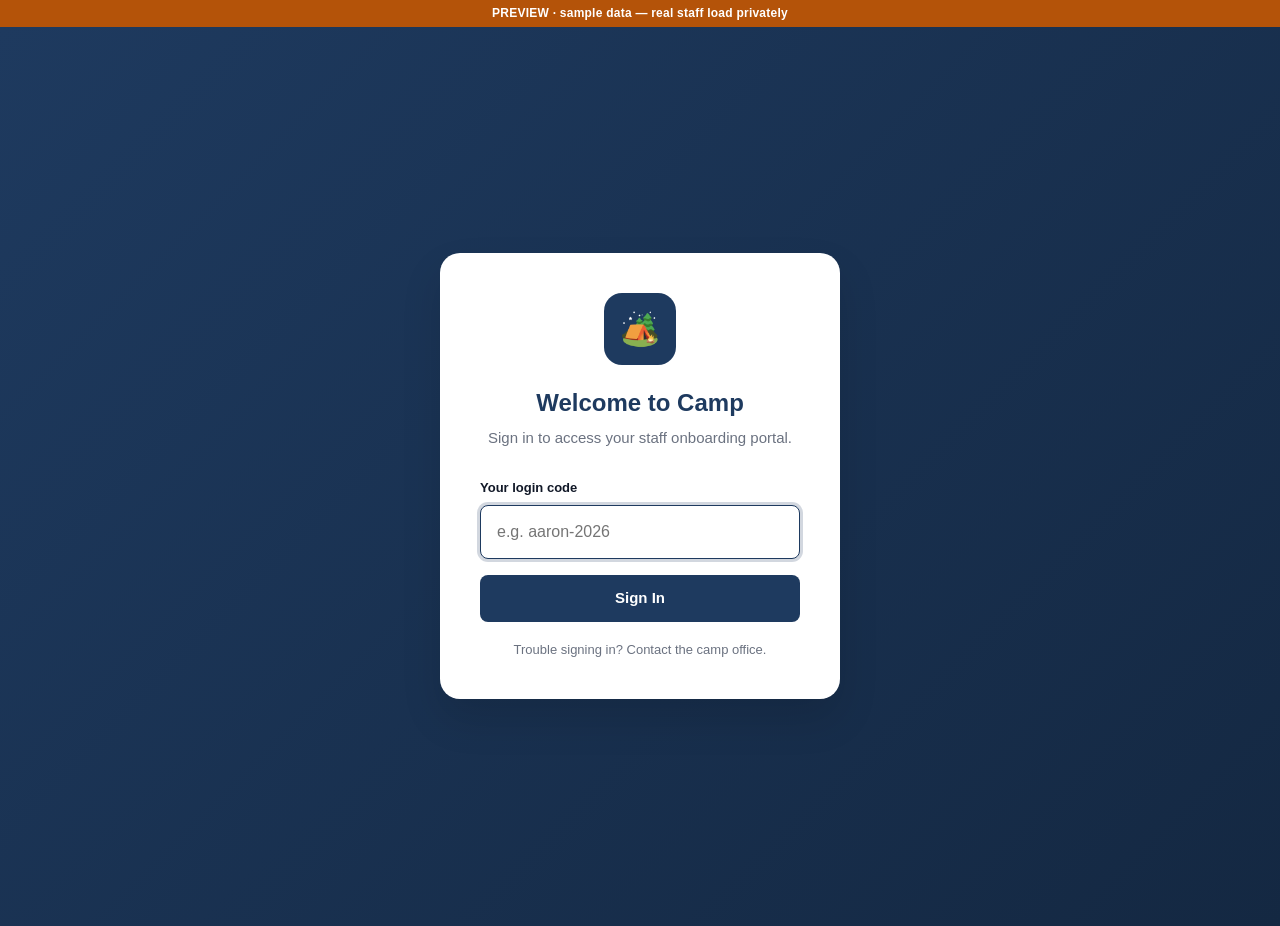
==== index.html @ 88433c54 "CGI staff onboarding portal — public preview (sample data) Static SPA: personalized per-staff onboar" ====
<!DOCTYPE html>
<html lang="en">
<head>
  <meta charset="UTF-8">
  <meta name="viewport" content="width=device-width, initial-scale=1, viewport-fit=cover">
  <meta name="apple-mobile-web-app-capable" content="yes">
  <meta name="apple-mobile-web-app-status-bar-style" content="black-translucent">
  <meta name="theme-color" content="#1e3a5f">
  <meta name="robots" content="noindex, nofollow">
  <title>CGI Morristown — Staff Portal</title>
  <link rel="stylesheet" href="styles.css">
</head>
<body>

<!-- ============================================================
     STICKY HEADER — always visible when authenticated.
     Logo on left is clickable → home. Nav links have labels, not just icons.
     ============================================================ -->
<header class="site-header hidden" id="siteHeader">
  <div class="inner">
    <!-- Clickable logo returns to home -->
    <a href="#/home" class="logo-link" id="logoLink">
      <div class="logo-badge">🏕️</div>
      <div class="logo-text">
        <div class="logo-brand">CGI Morristown</div>
        <div class="logo-sub" id="logoSub">Staff Portal</div>
      </div>
    </a>
    <nav class="header-nav">
      <a href="#/home" class="nav-item" id="navHome">
        <span class="nav-icon">🏠</span>
        <span class="nav-label">Home</span>
      </a>
      <a href="#" class="nav-item" id="navLogout">
        <span class="nav-icon">↩</span>
        <span class="nav-label">Sign out</span>
      </a>
    </nav>
  </div>
</header>

<!-- View-as banner (shown when admin is previewing a staff dashboard) -->
<div class="view-as-banner hidden" id="viewAsBanner">
  <div class="inner">
    <span>👁️ Viewing as <strong id="viewAsName">—</strong></span>
    <a href="#/admin" class="btn-tiny">← Back to Admin</a>
  </div>
</div>

<!-- Progress bar (staff dashboard only) -->
<div class="progress-under-header hidden" id="progressBar">
  <div class="inner">
    <div class="label">
      <span id="progressLabel">Your progress</span>
      <span id="progressCount">0 of 0</span>
    </div>
    <div class="progress-track">
      <div class="progress-fill" id="progressFill" style="width: 0%"></div>
    </div>
  </div>
</div>

<!-- ============================================================
     MAIN
     ============================================================ -->
<main id="mainContent">

  <!-- LOGIN VIEW -->
  <section id="viewLogin" class="login-wrap">
    <div class="login-card">
      <div class="login-logo">🏕️</div>
      <h1>Welcome to Camp</h1>
      <p class="subtitle">Sign in to access your staff onboarding portal.</p>

      <form id="loginForm">
        <label for="loginCode">Your login code</label>
        <input
          type="text"
          id="loginCode"
          placeholder="e.g. aaron-2026"
          autocomplete="off"
          autocapitalize="off"
          autocorrect="off"
          spellcheck="false"
          autofocus
        />
        <button type="submit" class="btn btn-primary btn-full">Sign In</button>
      </form>

      <p class="login-foot">Trouble signing in? Contact the camp office.</p>
    </div>
  </section>

  <!-- DASHBOARD VIEW (rendered by app.js) -->
  <section id="viewDashboard" class="container hidden"></section>

  <!-- MODULE VIEW (rendered by app.js) -->
  <section id="viewModule" class="container hidden"></section>

  <!-- ADMIN VIEW (rendered by app.js) -->
  <section id="viewAdmin" class="container hidden"></section>

</main>

<!-- Toast container for non-blocking notifications -->
<div class="toast-container" id="toastContainer" aria-live="polite"></div>

<script src="config.js"></script>
<script src="data.js"></script>
<script src="data-live.js"></script>
<script src="app.js"></script>
</body>
</html>
---- styles.css ----
/* =============================================================================
   CGI Staff Onboarding Portal — styles (v2)
   Mobile-first. Clickable logo. Breadcrumbs. Toasts. Better focus states.
   ============================================================================= */

* { box-sizing: border-box; margin: 0; padding: 0; }

:root {
  --navy: #1e3a5f;
  --navy-dark: #142842;
  --navy-light: #2d4f7a;
  --accent: #f59e0b;
  --accent-dark: #d97706;
  --accent-light: #fbbf24;
  --green: #059669;
  --green-light: #d1fae5;
  --red: #dc2626;
  --blue: #2563eb;
  --blue-light: #dbeafe;
  --purple: #7c3aed;

  --bg: #f5f7fa;
  --card: #ffffff;
  --card-hover: #fafbfc;

  --text: #111827;
  --text-muted: #6b7280;
  --text-light: #9ca3af;

  --border: #e5e7eb;
  --border-dark: #d1d5db;

  --radius: 14px;
  --radius-sm: 8px;
  --radius-lg: 20px;

  --shadow-sm: 0 1px 2px rgba(0, 0, 0, 0.04);
  --shadow: 0 2px 8px rgba(0, 0, 0, 0.06);
  --shadow-lg: 0 8px 24px rgba(0, 0, 0, 0.08);
  --shadow-xl: 0 20px 40px rgba(0, 0, 0, 0.12);

  --focus-ring: 0 0 0 3px rgba(30, 58, 95, 0.2);
}

html, body {
  font-family: -apple-system, BlinkMacSystemFont, "Segoe UI", "Helvetica Neue", sans-serif;
  background: var(--bg);
  color: var(--text);
  line-height: 1.5;
  min-height: 100vh;
  -webkit-font-smoothing: antialiased;
  -webkit-tap-highlight-color: transparent;
}

button, input, select, textarea { font: inherit; color: inherit; }
a { color: var(--navy); }

/* Universal focus ring for accessibility */
:focus-visible {
  outline: none;
  box-shadow: var(--focus-ring);
  border-radius: var(--radius-sm);
}

/* =============================================================================
   LAYOUT
   ============================================================================= */
.container { max-width: 720px; margin: 0 auto; padding: 16px; }

/* =============================================================================
   HEADER — with clickable logo + text-labeled nav
   ============================================================================= */
header.site-header {
  background: var(--navy);
  color: white;
  padding: 12px 16px;
  position: sticky; top: 0; z-index: 100;
  box-shadow: var(--shadow);
}
header.site-header .inner {
  max-width: 720px; margin: 0 auto;
  display: flex; align-items: center; justify-content: space-between;
  gap: 12px;
}

/* Clickable logo (primary way back to home) */
.logo-link {
  display: flex; align-items: center; gap: 10px;
  color: white; text-decoration: none;
  padding: 6px; margin: -6px;
  border-radius: var(--radius-sm);
  transition: background 0.15s;
  min-width: 0; flex: 1;
}
.logo-link:hover { background: rgba(255,255,255,0.08); }
.logo-link:active { background: rgba(255,255,255,0.15); }

.logo-badge {
  width: 36px; height: 36px; border-radius: 10px;
  background: var(--accent);
  display: flex; align-items: center; justify-content: center;
  font-size: 18px; flex-shrink: 0;
}
.logo-text { min-width: 0; }
.logo-brand {
  font-size: 14px; font-weight: 700;
  white-space: nowrap; overflow: hidden; text-overflow: ellipsis;
}
.logo-sub { font-size: 11px; opacity: 0.75; font-weight: 500; }

/* Header nav */
.header-nav { display: flex; gap: 4px; flex-shrink: 0; }
.nav-item {
  display: flex; flex-direction: column; align-items: center; gap: 2px;
  padding: 8px 10px;
  color: white; text-decoration: none;
  font-size: 11px; font-weight: 600;
  border-radius: var(--radius-sm);
  transition: background 0.15s;
  min-width: 52px;
}
.nav-item:hover { background: rgba(255,255,255,0.08); }
.nav-item:active { background: rgba(255,255,255,0.15); }
.nav-item .nav-icon { font-size: 18px; line-height: 1; }
.nav-item .nav-label { opacity: 0.9; }

/* View-as banner */
.view-as-banner {
  background: var(--purple); color: white;
  padding: 10px 16px; font-size: 13px;
  position: sticky; top: 62px; z-index: 90;
}
.view-as-banner .inner {
  max-width: 720px; margin: 0 auto;
  display: flex; justify-content: space-between; align-items: center; gap: 12px;
}
.btn-tiny {
  background: rgba(255,255,255,0.2); color: white;
  padding: 4px 10px; border-radius: 6px;
  font-size: 12px; font-weight: 600;
  text-decoration: none;
  transition: background 0.15s;
}
.btn-tiny:hover { background: rgba(255,255,255,0.3); }

/* Progress bar under header */
.progress-under-header {
  background: var(--navy-dark);
  padding: 10px 16px 12px;
  color: white;
  position: sticky; top: 62px; z-index: 90;
}
.progress-under-header .inner { max-width: 720px; margin: 0 auto; }
.progress-under-header .label {
  display: flex; justify-content: space-between; font-size: 13px;
  margin-bottom: 6px; opacity: 0.9;
}
.progress-track {
  background: rgba(255,255,255,0.15);
  height: 8px; border-radius: 4px; overflow: hidden;
}
.progress-fill {
  height: 100%; background: var(--accent);
  border-radius: 4px; transition: width 0.4s ease;
}

/* =============================================================================
   BUTTONS
   ============================================================================= */
.btn {
  display: inline-flex; align-items: center; justify-content: center; gap: 8px;
  padding: 12px 20px;
  border: none; border-radius: var(--radius-sm);
  font-size: 15px; font-weight: 600;
  cursor: pointer; text-decoration: none;
  transition: all 0.15s ease;
  min-height: 44px;
  -webkit-appearance: none;
}
.btn:active { transform: translateY(1px); }
.btn-primary { background: var(--navy); color: white; }
.btn-primary:hover { background: var(--navy-dark); }
.btn-primary:disabled { background: var(--text-light); cursor: not-allowed; }
.btn-accent { background: var(--accent); color: white; }
.btn-accent:hover { background: var(--accent-dark); }
.btn-ghost { background: transparent; color: var(--navy); border: 1.5px solid var(--border); }
.btn-ghost:hover { background: #f9fafb; border-color: var(--navy); }
.btn-full { width: 100%; }
.btn-sm { padding: 8px 14px; font-size: 13px; min-height: 36px; }

/* =============================================================================
   BREADCRUMBS (module view)
   ============================================================================= */
.breadcrumbs {
  display: flex; align-items: center; gap: 6px;
  font-size: 13px; margin-bottom: 12px;
  color: var(--text-muted);
  flex-wrap: wrap;
}
.breadcrumbs a {
  color: var(--navy); text-decoration: none;
  padding: 4px 8px; margin: -4px -8px;
  border-radius: 4px; font-weight: 600;
}
.breadcrumbs a:hover { background: #f3f4f6; }
.breadcrumbs .separator { color: var(--text-light); }
.breadcrumbs .current {
  color: var(--text); font-weight: 500;
  white-space: nowrap; overflow: hidden; text-overflow: ellipsis; max-width: 200px;
}

/* =============================================================================
   TOAST NOTIFICATIONS
   ============================================================================= */
.toast-container {
  position: fixed; bottom: 20px; left: 20px; right: 20px;
  z-index: 1000; pointer-events: none;
  display: flex; flex-direction: column; gap: 8px; align-items: center;
}
.toast {
  background: var(--navy-dark); color: white;
  padding: 14px 18px; border-radius: var(--radius-sm);
  font-size: 14px; font-weight: 500;
  box-shadow: var(--shadow-lg);
  pointer-events: auto;
  max-width: 400px; width: 100%;
  display: flex; align-items: center; gap: 10px;
  animation: toast-in 0.3s ease, toast-out 0.3s ease 2.7s forwards;
}
.toast.success { background: var(--green); }
.toast.error { background: var(--red); }
.toast.info { background: var(--navy); }
.toast-icon { font-size: 18px; flex-shrink: 0; }
@keyframes toast-in {
  from { transform: translateY(20px); opacity: 0; }
  to { transform: translateY(0); opacity: 1; }
}
@keyframes toast-out {
  to { transform: translateY(20px); opacity: 0; }
}

/* =============================================================================
   LOGIN VIEW
   ============================================================================= */
.login-wrap {
  min-height: 100vh;
  display: flex; align-items: center; justify-content: center;
  padding: 20px;
  background: linear-gradient(135deg, var(--navy) 0%, var(--navy-dark) 100%);
}
.login-card {
  background: var(--card);
  padding: 32px 24px;
  border-radius: var(--radius-lg);
  box-shadow: var(--shadow-xl);
  width: 100%; max-width: 400px;
}
.login-logo {
  width: 72px; height: 72px; border-radius: 18px;
  background: var(--navy);
  display: flex; align-items: center; justify-content: center;
  margin: 0 auto 20px;
  font-size: 32px;
}
.login-card h1 {
  font-size: 24px; text-align: center;
  margin-bottom: 6px; color: var(--navy);
}
.login-card .subtitle {
  color: var(--text-muted); font-size: 15px; text-align: center;
  margin-bottom: 28px;
}
.login-card label {
  display: block; font-size: 13px; font-weight: 600;
  margin-bottom: 8px; color: var(--text);
}
.login-card input {
  width: 100%; padding: 14px 16px;
  border: 1.5px solid var(--border); border-radius: var(--radius-sm);
  font-size: 16px;
  margin-bottom: 16px;
  -webkit-appearance: none;
}
.login-card input:focus {
  outline: none; border-color: var(--navy);
  box-shadow: var(--focus-ring);
}
.login-hint {
  margin-top: 20px; padding: 14px;
  background: #f9fafb; border-radius: var(--radius-sm);
  font-size: 12px; color: var(--text-muted); line-height: 1.6;
}
.login-hint strong { color: var(--text); }
.login-hint code {
  background: white; padding: 2px 6px; border-radius: 4px;
  font-size: 11px; color: var(--navy); font-weight: 600;
  display: inline-block; margin: 2px 2px;
  border: 1px solid var(--border);
}

/* =============================================================================
   DASHBOARD
   ============================================================================= */
.welcome-banner {
  background: linear-gradient(135deg, var(--accent) 0%, var(--accent-dark) 100%);
  color: white; padding: 20px;
  border-radius: var(--radius);
  margin-bottom: 20px;
}
.welcome-banner h2 { font-size: 18px; margin-bottom: 4px; }
.welcome-banner p { font-size: 14px; opacity: 0.95; }

.next-up-section { margin-bottom: 28px; }
.next-up-label {
  display: flex; align-items: center; gap: 8px;
  font-size: 14px; font-weight: 700;
  color: var(--navy); margin-bottom: 12px;
  text-transform: uppercase; letter-spacing: 0.05em;
}
.next-up-label::before {
  content: "→"; font-size: 18px; color: var(--accent);
}
.next-up-card {
  background: var(--card);
  border: 2px solid var(--accent);
  border-radius: var(--radius);
  padding: 20px;
  box-shadow: var(--shadow);
  cursor: pointer;
  transition: all 0.2s ease;
  display: block; text-decoration: none; color: inherit;
}
.next-up-card:active { transform: scale(0.98); }
.next-up-card:hover { box-shadow: var(--shadow-lg); }
.next-up-card h3 { font-size: 18px; color: var(--navy); margin-bottom: 6px; }
.next-up-card .meta { font-size: 13px; color: var(--text-muted); margin-bottom: 14px; }
.next-up-card .cta {
  display: inline-flex; align-items: center; gap: 6px;
  color: var(--accent-dark); font-weight: 600; font-size: 14px;
}

.section-title {
  font-size: 13px; text-transform: uppercase; letter-spacing: 0.05em;
  color: var(--text-muted); font-weight: 700;
  margin: 24px 0 12px 4px;
}
.training-grid { display: grid; gap: 10px; }

.training-card {
  background: var(--card);
  padding: 16px;
  border-radius: var(--radius);
  border: 1px solid var(--border);
  display: flex; align-items: center; gap: 14px;
  cursor: pointer;
  transition: all 0.15s ease;
  min-height: 64px;
  text-decoration: none; color: inherit;
}
.training-card:hover { background: var(--card-hover); border-color: var(--border-dark); }
.training-card:active { transform: scale(0.98); }
.training-card.done { opacity: 0.7; }
.training-card.done h3 { text-decoration: line-through; text-decoration-color: var(--text-light); }

.status-icon {
  width: 32px; height: 32px; border-radius: 50%; flex-shrink: 0;
  display: flex; align-items: center; justify-content: center;
  font-size: 16px; font-weight: 700;
}
.status-icon.todo { background: #f3f4f6; color: var(--text-muted); }
.status-icon.done { background: var(--green-light); color: var(--green); }
.status-icon.optional { background: #fef3c7; color: var(--accent-dark); }

/* IdentoGO code chips */
.code-chip {
  font-family: "SF Mono", Monaco, monospace;
  font-size: 20px; font-weight: 700; color: var(--navy);
  background: white; padding: 8px 14px; border-radius: 6px;
  display: inline-block; border: 1px solid #bfdbfe; margin-top: 4px;
  letter-spacing: 1px; user-select: all;
}

/* Phone-friendly upload control */
.upload-drop {
  display: flex; flex-direction: column; align-items: center; justify-content: center;
  gap: 4px; padding: 32px 20px;
  border: 2px dashed var(--border-dark); border-radius: var(--radius);
  background: #fafbfc; cursor: pointer; text-align: center;
  transition: all 0.15s ease;
}
.upload-drop:hover, .upload-drop:active { border-color: var(--navy); background: #f0f4f8; }
.upload-drop .upload-icon { font-size: 40px; }
.upload-drop .upload-text { font-size: 16px; font-weight: 600; color: var(--navy); }
.upload-drop .upload-sub { font-size: 12px; color: var(--text-muted); }

.training-card .body { flex: 1; min-width: 0; }
.training-card h3 {
  font-size: 15px; color: var(--text); font-weight: 600;
  line-height: 1.3; margin-bottom: 4px;
}
.training-card .meta { font-size: 12px; color: var(--text-muted); }
.training-card .meta span + span::before { content: " · "; margin: 0 2px; }
.training-card .chevron {
  color: var(--text-light); font-size: 22px; flex-shrink: 0;
  line-height: 1;
}

/* =============================================================================
   MODULE VIEW
   ============================================================================= */
.module-header {
  background: var(--card); padding: 20px;
  border-radius: var(--radius); margin-bottom: 16px;
  border: 1px solid var(--border);
}
.module-header h1 {
  font-size: 22px; color: var(--navy);
  margin-bottom: 10px; line-height: 1.25;
}
.module-header .description {
  color: var(--text); margin-top: 14px; font-size: 15px;
}
.module-header .meta {
  display: flex; gap: 16px; flex-wrap: wrap;
  font-size: 13px; color: var(--text-muted);
}
.module-header .meta span { display: inline-flex; align-items: center; gap: 4px; }

.video-placeholder {
  background: linear-gradient(135deg, #1f2937 0%, #111827 100%);
  color: white;
  aspect-ratio: 16/9; border-radius: var(--radius);
  display: flex; align-items: center; justify-content: center;
  margin-bottom: 16px; text-align: center; padding: 20px;
  position: relative; overflow: hidden;
}
.video-placeholder::before {
  content: ""; position: absolute; inset: 0;
  background: radial-gradient(circle at center, rgba(245, 158, 11, 0.15) 0%, transparent 60%);
}
.video-placeholder .content { position: relative; z-index: 1; }
.video-placeholder .play-icon {
  width: 64px; height: 64px; border-radius: 50%;
  background: var(--accent); color: white;
  display: flex; align-items: center; justify-content: center;
  margin: 0 auto 12px; font-size: 28px;
}
.video-placeholder strong { display: block; font-size: 16px; margin-bottom: 6px; }
.video-placeholder .note { font-size: 12px; opacity: 0.7; max-width: 320px; margin: 8px auto 0; }

.external-card {
  background: #fffbeb;
  border: 1px solid #fde68a;
  padding: 18px; border-radius: var(--radius); margin-bottom: 16px;
}
.external-card h4 { color: #92400e; margin-bottom: 8px; font-size: 15px; }
.external-card p { color: #78350f; font-size: 14px; margin-bottom: 12px; line-height: 1.5; }
.access-codes {
  background: white;
  padding: 12px 14px; border-radius: var(--radius-sm);
  margin: 12px 0;
  font-family: "SF Mono", Monaco, monospace; font-size: 13px;
  border: 1px solid #fde68a;
}
.access-codes strong {
  color: var(--navy); font-family: -apple-system, sans-serif;
  font-size: 12px; display: block; margin-bottom: 6px;
}
.access-codes code {
  background: #fef3c7; padding: 3px 8px; border-radius: 4px;
  font-weight: 700; color: #92400e;
}

.card {
  background: var(--card); padding: 20px; border-radius: var(--radius);
  border: 1px solid var(--border); margin-bottom: 16px;
}
.card h3 {
  font-size: 15px; margin-bottom: 14px; color: var(--navy);
  font-weight: 700;
}

.resources-list { list-style: none; }
.resources-list li {
  padding: 12px 0; border-bottom: 1px solid var(--border);
  display: flex; align-items: center; gap: 12px;
}
.resources-list li:last-child { border-bottom: none; }
.resources-list a {
  color: var(--navy); text-decoration: none; font-weight: 500;
  display: flex; align-items: center; gap: 10px; flex: 1;
}
.resources-list .file-icon {
  width: 36px; height: 36px; border-radius: var(--radius-sm);
  background: #eff6ff; color: var(--blue);
  display: flex; align-items: center; justify-content: center; font-size: 16px;
}

/* Quiz */
.quiz-question { margin-bottom: 22px; padding-bottom: 22px; border-bottom: 1px solid var(--border); }
.quiz-question:last-of-type { border-bottom: none; margin-bottom: 16px; padding-bottom: 0; }
.q-num {
  display: inline-block; background: var(--navy); color: white;
  border-radius: 50%; width: 24px; height: 24px;
  line-height: 24px; text-align: center;
  font-size: 13px; font-weight: 700; margin-right: 8px;
}
.quiz-question .q-text { font-weight: 600; margin-bottom: 14px; font-size: 15px; }
.quiz-option {
  display: flex; align-items: flex-start; gap: 10px;
  padding: 12px 14px; margin-bottom: 8px;
  border: 1.5px solid var(--border); border-radius: var(--radius-sm);
  cursor: pointer; transition: all 0.15s; font-size: 14px;
}
.quiz-option:hover { background: #f9fafb; border-color: var(--border-dark); }
.quiz-option input { margin-top: 3px; flex-shrink: 0; cursor: pointer; }
.quiz-option.correct { border-color: var(--green); background: var(--green-light); color: #065f46; }
.quiz-option.incorrect { border-color: var(--red); background: #fee2e2; color: #991b1b; }

/* =============================================================================
   ADMIN VIEW
   ============================================================================= */
.admin-hero {
  background: var(--card); padding: 20px;
  border-radius: var(--radius); border: 1px solid var(--border);
  margin-bottom: 16px;
}
.admin-hero h1 { font-size: 22px; color: var(--navy); margin-bottom: 4px; }
.admin-hero p { color: var(--text-muted); font-size: 14px; }

/* Admin stats row */
.stats-grid {
  display: grid; grid-template-columns: repeat(3, 1fr); gap: 10px;
  margin-bottom: 20px;
}
.stat-card {
  background: var(--card); padding: 16px 12px;
  border-radius: var(--radius); border: 1px solid var(--border);
  text-align: center;
}
.stat-value {
  font-size: 28px; font-weight: 800; color: var(--navy);
  line-height: 1; margin-bottom: 4px;
}
.stat-label {
  font-size: 11px; text-transform: uppercase; letter-spacing: 0.05em;
  color: var(--text-muted); font-weight: 600;
}
.stat-card.alert .stat-value { color: var(--accent-dark); }
.stat-card.success .stat-value { color: var(--green); }

/* Admin quick actions */
.quick-actions {
  display: flex; gap: 8px; overflow-x: auto;
  padding: 4px 0 12px; margin-bottom: 16px;
  -webkit-overflow-scrolling: touch;
}
.quick-actions::-webkit-scrollbar { display: none; }
.action-chip {
  background: var(--card); border: 1px solid var(--border);
  padding: 10px 14px; border-radius: 20px;
  font-size: 13px; font-weight: 600; color: var(--navy);
  white-space: nowrap; cursor: pointer;
  display: inline-flex; align-items: center; gap: 6px;
  transition: all 0.15s;
}
.action-chip:hover { background: var(--navy); color: white; border-color: var(--navy); }
.action-chip:active { transform: scale(0.97); }

/* Admin search */
.admin-search {
  display: flex; align-items: center; gap: 10px;
  background: var(--card); border: 1px solid var(--border);
  padding: 12px 14px; border-radius: var(--radius);
  margin-bottom: 16px;
}
.admin-search input {
  border: none; background: transparent;
  flex: 1; font-size: 15px; outline: none;
  min-width: 0;
}
.admin-search .search-icon { color: var(--text-muted); font-size: 16px; flex-shrink: 0; }

/* Staff list */
.staff-list { display: grid; gap: 10px; }
.staff-card {
  background: var(--card); padding: 16px;
  border-radius: var(--radius); border: 1px solid var(--border);
  display: flex; align-items: center; gap: 14px;
  cursor: pointer; transition: all 0.15s ease;
  text-decoration: none; color: inherit;
}
.staff-card:hover { background: var(--card-hover); }
.staff-card:active { transform: scale(0.99); }
.staff-avatar {
  width: 44px; height: 44px; border-radius: 50%;
  background: var(--navy); color: white;
  display: flex; align-items: center; justify-content: center;
  font-weight: 700; font-size: 16px; flex-shrink: 0;
}
.staff-card .info { flex: 1; min-width: 0; }
.staff-card .name { font-size: 15px; font-weight: 600; color: var(--text); }
.staff-card .role { font-size: 13px; color: var(--text-muted); margin-top: 2px; }
.staff-tags { display: flex; flex-wrap: wrap; gap: 4px; margin-top: 6px; }
.staff-tags .tag {
  font-size: 10px; font-weight: 700; text-transform: uppercase; letter-spacing: 0.03em;
  background: #eef2ff; color: var(--navy);
  padding: 2px 7px; border-radius: 10px;
}
.staff-card .progress-inline {
  background: #f3f4f6; height: 6px; border-radius: 3px;
  margin-top: 8px; overflow: hidden;
}
.staff-card .progress-inline-fill {
  height: 100%; background: var(--accent); border-radius: 3px;
}
.status-pill {
  padding: 4px 10px; border-radius: 12px;
  font-size: 11px; font-weight: 700;
  text-transform: uppercase; letter-spacing: 0.04em;
  flex-shrink: 0;
}
.status-pill.invited { background: #fef3c7; color: #92400e; }
.status-pill.not-started { background: #f3f4f6; color: #6b7280; }
.status-pill.locked { background: #fef3c7; color: #92400e; }
.login-foot { text-align: center; font-size: 13px; color: var(--text-muted); margin-top: 18px; }
.status-pill.in-progress { background: #dbeafe; color: #1e40af; }
.status-pill.complete { background: var(--green-light); color: #065f46; }

/* Activity feed */
.activity-feed {
  background: var(--card); padding: 20px;
  border-radius: var(--radius); border: 1px solid var(--border);
  margin-bottom: 20px;
}
.activity-feed h2 {
  font-size: 16px; color: var(--navy); margin-bottom: 14px;
  display: flex; align-items: center; gap: 8px;
}
.activity-item {
  display: flex; gap: 12px;
  padding: 12px 0;
  border-bottom: 1px solid var(--border);
}
.activity-item:last-child { border-bottom: none; padding-bottom: 0; }
.activity-icon {
  width: 32px; height: 32px; border-radius: 50%;
  background: var(--green-light); color: var(--green);
  display: flex; align-items: center; justify-content: center;
  font-size: 14px; flex-shrink: 0;
}
.activity-body { flex: 1; min-width: 0; font-size: 14px; line-height: 1.4; }
.activity-body strong { color: var(--navy); }
.activity-time { font-size: 12px; color: var(--text-muted); margin-top: 2px; }

.prototype-banner {
  background: #fef3c7; color: #92400e;
  padding: 12px 16px; border-radius: var(--radius-sm); font-size: 13px;
  margin-bottom: 16px; border-left: 4px solid var(--accent);
  line-height: 1.4;
}

/* Training library summary */
.roles-preview {
  margin-top: 20px; background: var(--card);
  padding: 20px; border-radius: var(--radius);
  border: 1px solid var(--border);
}
.roles-preview h2 { font-size: 16px; color: var(--navy); margin-bottom: 4px; }
.roles-preview > p { color: var(--text-muted); font-size: 13px; margin-bottom: 16px; }
.role-row { padding: 12px 0; border-bottom: 1px solid var(--border); }
.role-row:last-child { border-bottom: none; }
.role-row strong { color: var(--text); font-size: 14px; }
.role-row small { display: block; color: var(--text-muted); font-size: 12px; margin-top: 2px; }

/* =============================================================================
   UTILITIES
   ============================================================================= */
.hidden { display: none !important; }
.text-muted { color: var(--text-muted); }
.mt-3 { margin-top: 14px; }
.mt-4 { margin-top: 20px; }
.flex-row { display: flex; gap: 12px; align-items: center; }

/* =============================================================================
   TABLET / DESKTOP
   ============================================================================= */
@media (min-width: 640px) {
  .container { padding: 24px; }
  header.site-header { padding: 14px 24px; }
  .login-card { padding: 40px; }
  .module-header { padding: 28px; }
  .module-header h1 { font-size: 26px; }
  .logo-brand { font-size: 16px; }
  .nav-item { padding: 8px 14px; min-width: 64px; }
}

/* iOS safe area for home-bar devices */
@supports (padding: max(0px)) {
  header.site-header {
    padding-top: max(12px, env(safe-area-inset-top));
    padding-left: max(16px, env(safe-area-inset-left));
    padding-right: max(16px, env(safe-area-inset-right));
  }
}
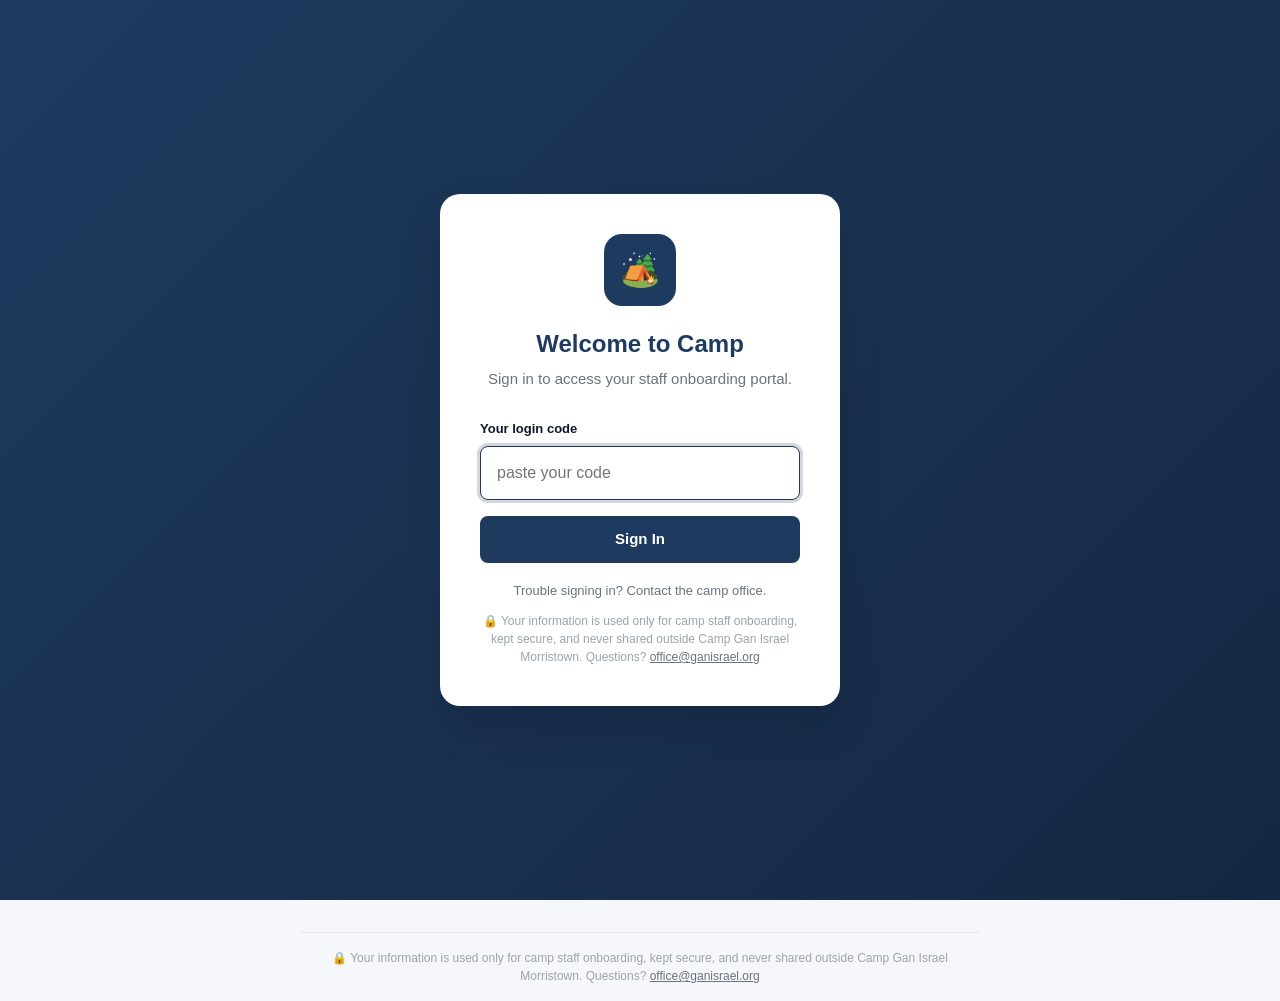
==== commit dbd60ecf: "Add privacy notice to login + persistent footer; fix demo placeholder Privacy line at the point of e" ====
--- a/index.html
+++ b/index.html
@@ -77,7 +77,7 @@
         <input
           type="text"
           id="loginCode"
-          placeholder="e.g. aaron-2026"
+          placeholder="paste your code"
           autocomplete="off"
           autocapitalize="off"
           autocorrect="off"
@@ -88,6 +88,7 @@
       </form>
 
       <p class="login-foot">Trouble signing in? Contact the camp office.</p>
+      <p class="login-privacy">🔒 Your information is used only for camp staff onboarding, kept secure, and never shared outside Camp Gan Israel Morristown. Questions? <a href="mailto:office@ganisrael.org">office@ganisrael.org</a></p>
     </div>
   </section>
 
@@ -102,6 +103,11 @@
 
 </main>
 
+<!-- Persistent privacy footer — visible on every screen -->
+<footer class="site-footer">
+  🔒 Your information is used only for camp staff onboarding, kept secure, and never shared outside Camp Gan Israel Morristown. Questions? <a href="mailto:office@ganisrael.org">office@ganisrael.org</a>
+</footer>
+
 <!-- Toast container for non-blocking notifications -->
 <div class="toast-container" id="toastContainer" aria-live="polite"></div>
 
--- a/styles.css
+++ b/styles.css
@@ -479,6 +479,14 @@
   font-size: 15px; margin-bottom: 14px; color: var(--navy);
   font-weight: 700;
 }
+/* Readable spacing for rich content inside cards (handbook, job descriptions, info pages) */
+.card p { line-height: 1.65; margin: 0 0 12px; }
+.card p:last-child { margin-bottom: 0; }
+.card ul, .card ol { padding-left: 24px; margin: 8px 0 14px; line-height: 1.6; }
+.card ul:last-child, .card ol:last-child { margin-bottom: 0; }
+.card li { margin-bottom: 8px; padding-left: 3px; }
+.card li:last-child { margin-bottom: 0; }
+.card strong { color: var(--navy); }
 
 .resources-list { list-style: none; }
 .resources-list li {
@@ -624,6 +632,21 @@
 .status-pill.not-started { background: #f3f4f6; color: #6b7280; }
 .status-pill.locked { background: #fef3c7; color: #92400e; }
 .login-foot { text-align: center; font-size: 13px; color: var(--text-muted); margin-top: 18px; }
+.login-privacy { text-align: center; font-size: 12px; line-height: 1.5; color: var(--text-light); margin-top: 12px; }
+.login-privacy a { color: var(--text-muted); }
+
+/* Persistent privacy footer — shown on every view */
+.site-footer {
+  max-width: 680px;
+  margin: 32px auto 0;
+  padding: 16px 20px calc(16px + env(safe-area-inset-bottom));
+  border-top: 1px solid var(--border);
+  text-align: center;
+  font-size: 12px;
+  line-height: 1.5;
+  color: var(--text-light);
+}
+.site-footer a { color: var(--text-muted); }
 .status-pill.in-progress { background: #dbeafe; color: #1e40af; }
 .status-pill.complete { background: var(--green-light); color: #065f46; }
 
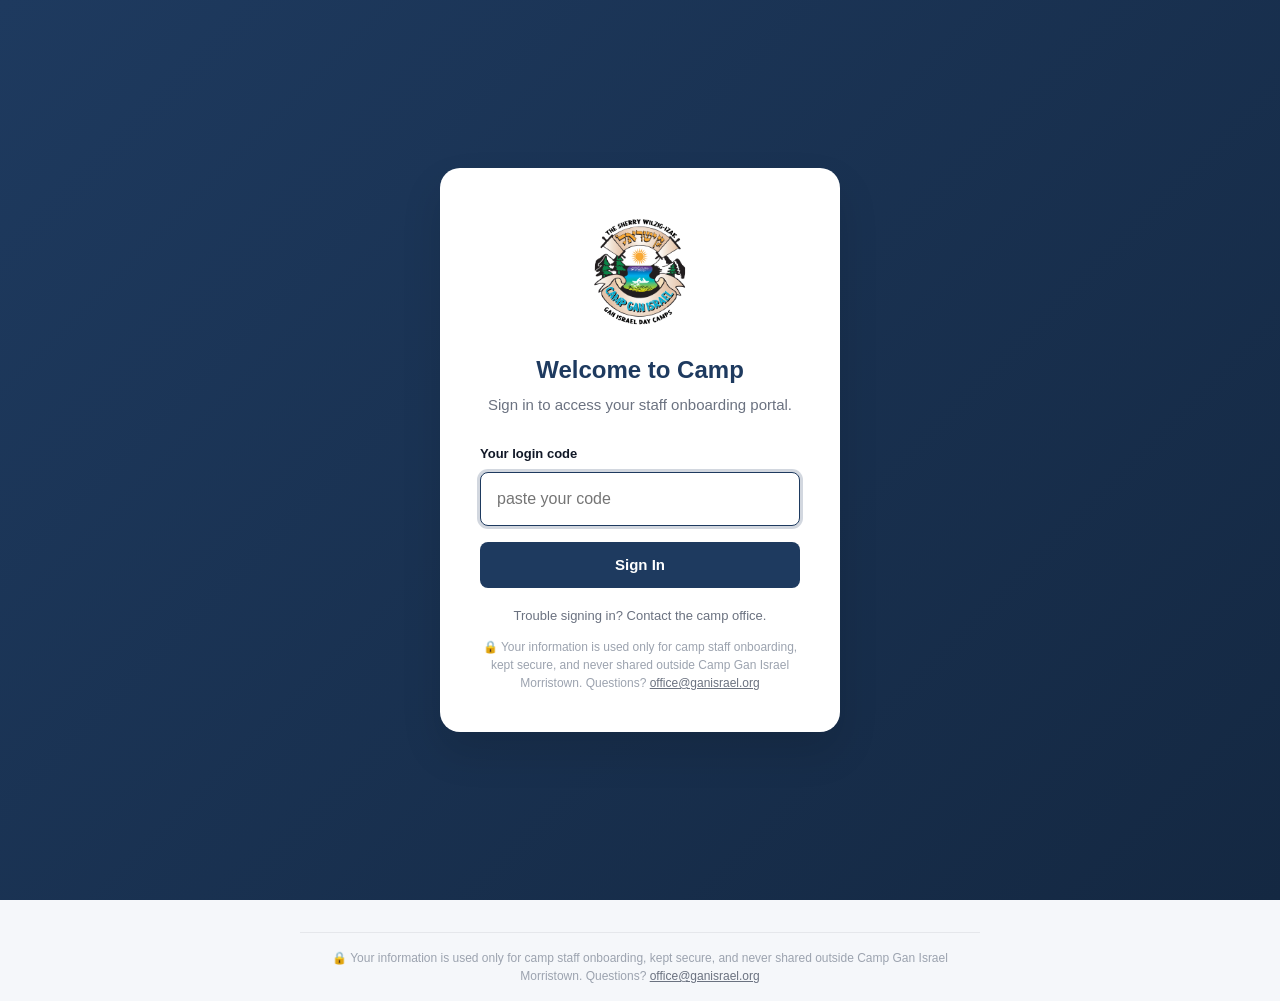
==== commit db0fb827: "Login logo + OOT wording fixes - Login screen: replace tent emoji with the Camp Gan Israel logo   (a" ====
--- a/index.html
+++ b/index.html
@@ -68,7 +68,7 @@
   <!-- LOGIN VIEW -->
   <section id="viewLogin" class="login-wrap">
     <div class="login-card">
-      <div class="login-logo">🏕️</div>
+      <img src="assets/cgi-logo.png" alt="Camp Gan Israel Morristown" class="login-logo-img">
       <h1>Welcome to Camp</h1>
       <p class="subtitle">Sign in to access your staff onboarding portal.</p>
 
--- a/styles.css
+++ b/styles.css
@@ -262,6 +262,12 @@
   margin: 0 auto 20px;
   font-size: 32px;
 }
+.login-logo-img {
+  display: block;
+  width: 128px;
+  height: auto;
+  margin: 0 auto 16px;
+}
 .login-card h1 {
   font-size: 24px; text-align: center;
   margin-bottom: 6px; color: var(--navy);
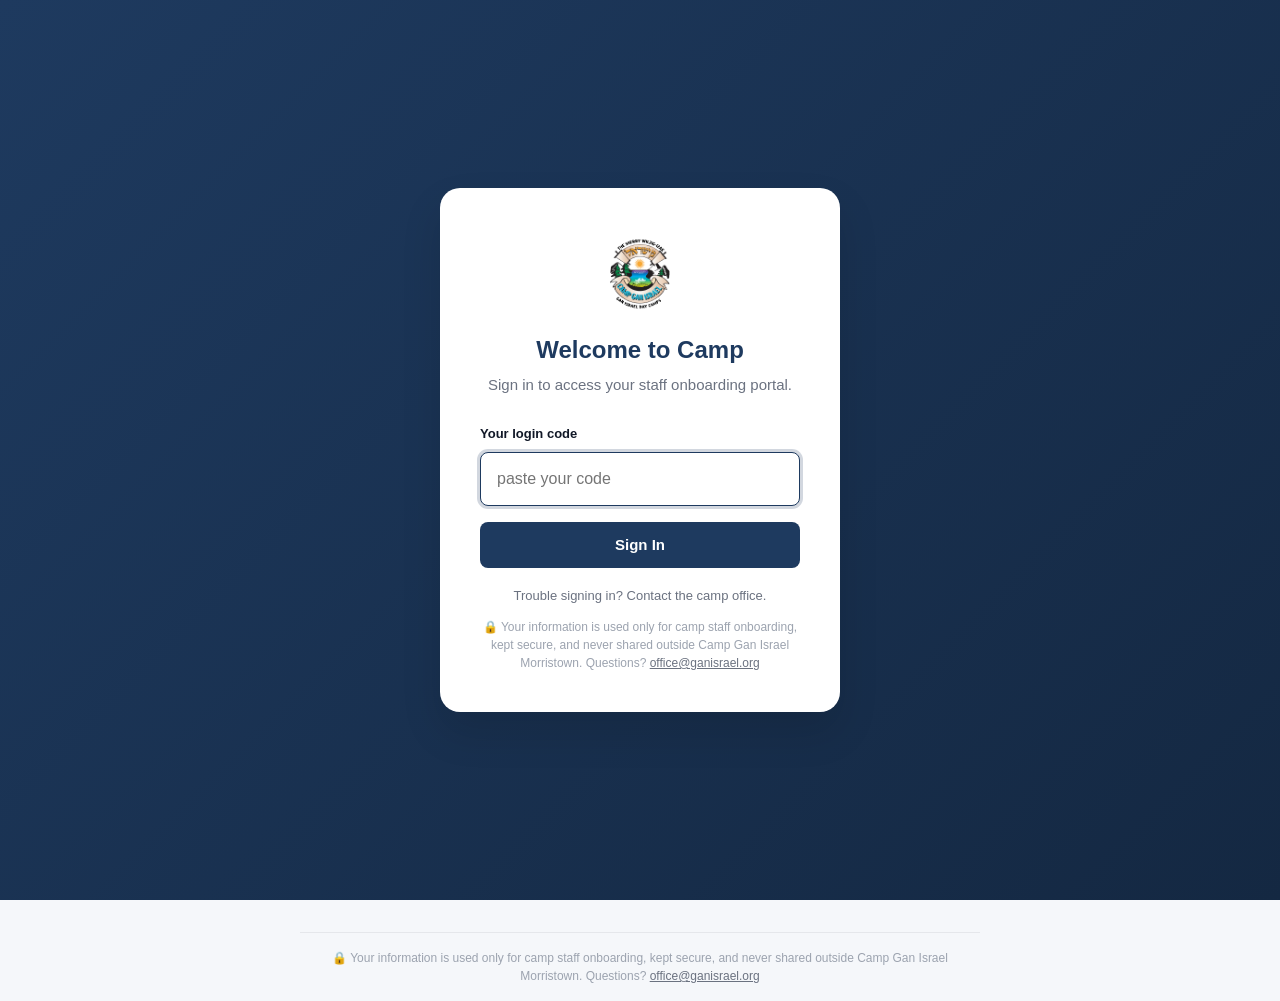
==== commit 6e5cb6e3: "Shrink login logo to 84px, sized inline so a stale cache can't blow it up Co-Authored-By: Claude Opu" ====
--- a/index.html
+++ b/index.html
@@ -68,7 +68,7 @@
   <!-- LOGIN VIEW -->
   <section id="viewLogin" class="login-wrap">
     <div class="login-card">
-      <img src="assets/cgi-logo.png" alt="Camp Gan Israel Morristown" class="login-logo-img">
+      <img src="assets/cgi-logo.png" alt="Camp Gan Israel Morristown" class="login-logo-img" style="display:block;width:84px;height:auto;margin:4px auto 16px;">
       <h1>Welcome to Camp</h1>
       <p class="subtitle">Sign in to access your staff onboarding portal.</p>
 
--- a/styles.css
+++ b/styles.css
@@ -264,9 +264,9 @@
 }
 .login-logo-img {
   display: block;
-  width: 128px;
+  width: 84px;
   height: auto;
-  margin: 0 auto 16px;
+  margin: 4px auto 16px;
 }
 .login-card h1 {
   font-size: 24px; text-align: center;
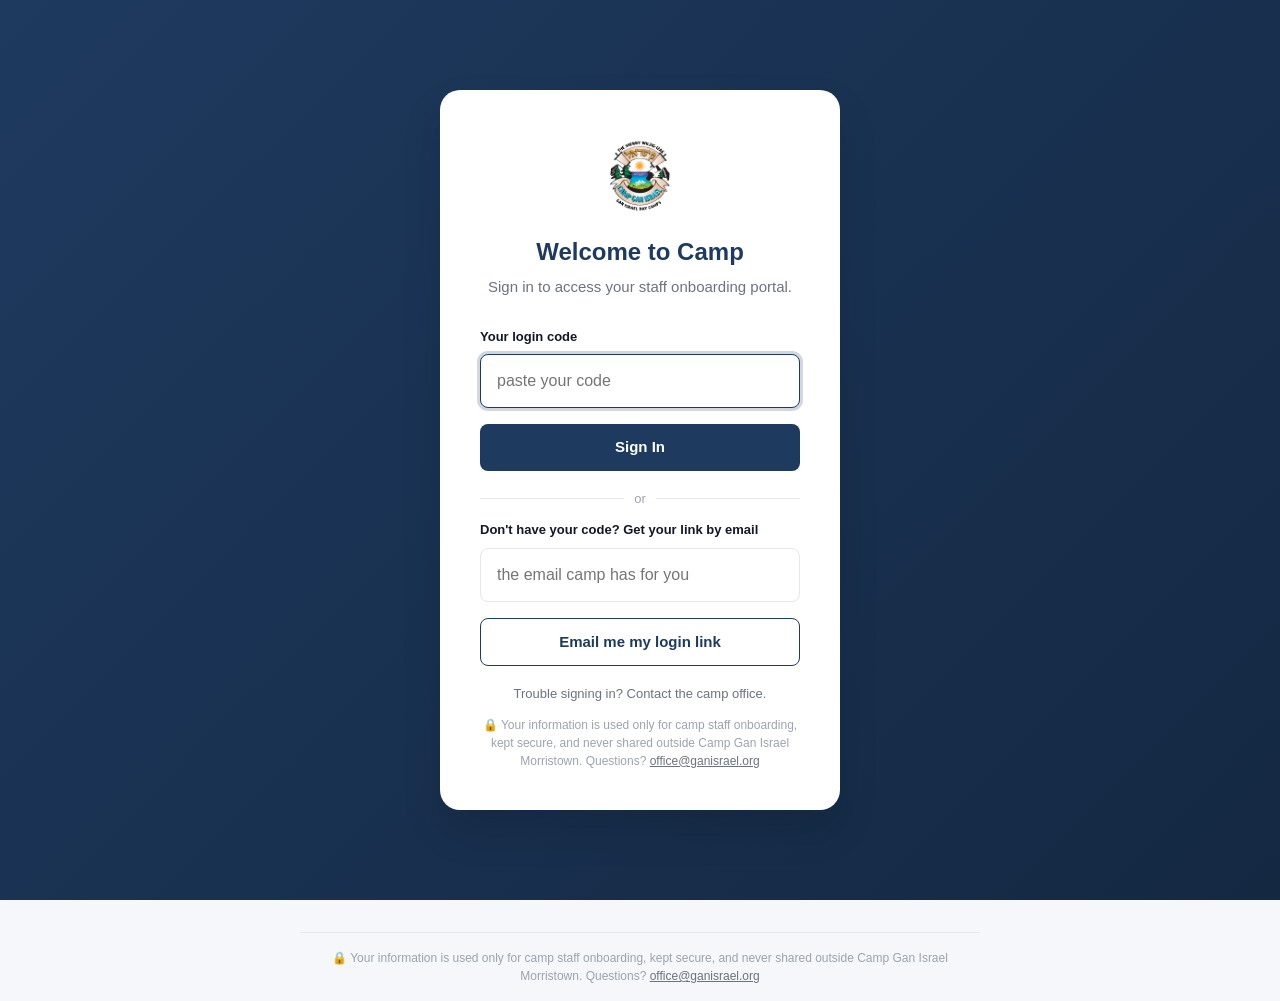
==== commit b0b1548a: "Login: add self-service 'email me my login link' so staff can recover access Staff who lost or never" ====
--- a/index.html
+++ b/index.html
@@ -87,6 +87,25 @@
         <button type="submit" class="btn btn-primary btn-full">Sign In</button>
       </form>
 
+      <div style="display:flex;align-items:center;gap:10px;color:#9ca3af;font-size:13px;margin:18px 0 12px;">
+        <span style="flex:1;height:1px;background:#e5e7eb;"></span>or<span style="flex:1;height:1px;background:#e5e7eb;"></span>
+      </div>
+
+      <form id="emailLinkForm">
+        <label for="loginEmail">Don't have your code? Get your link by email</label>
+        <input
+          type="email"
+          id="loginEmail"
+          placeholder="the email camp has for you"
+          autocomplete="email"
+          autocapitalize="off"
+          autocorrect="off"
+          spellcheck="false"
+        />
+        <button type="submit" class="btn btn-full" style="background:#fff;color:#1e3a5f;border:1.5px solid #1e3a5f;">Email me my login link</button>
+      </form>
+      <p id="emailLinkMsg" class="login-foot" style="display:none;margin-top:10px;"></p>
+
       <p class="login-foot">Trouble signing in? Contact the camp office.</p>
       <p class="login-privacy">🔒 Your information is used only for camp staff onboarding, kept secure, and never shared outside Camp Gan Israel Morristown. Questions? <a href="mailto:office@ganisrael.org">office@ganisrael.org</a></p>
     </div>
